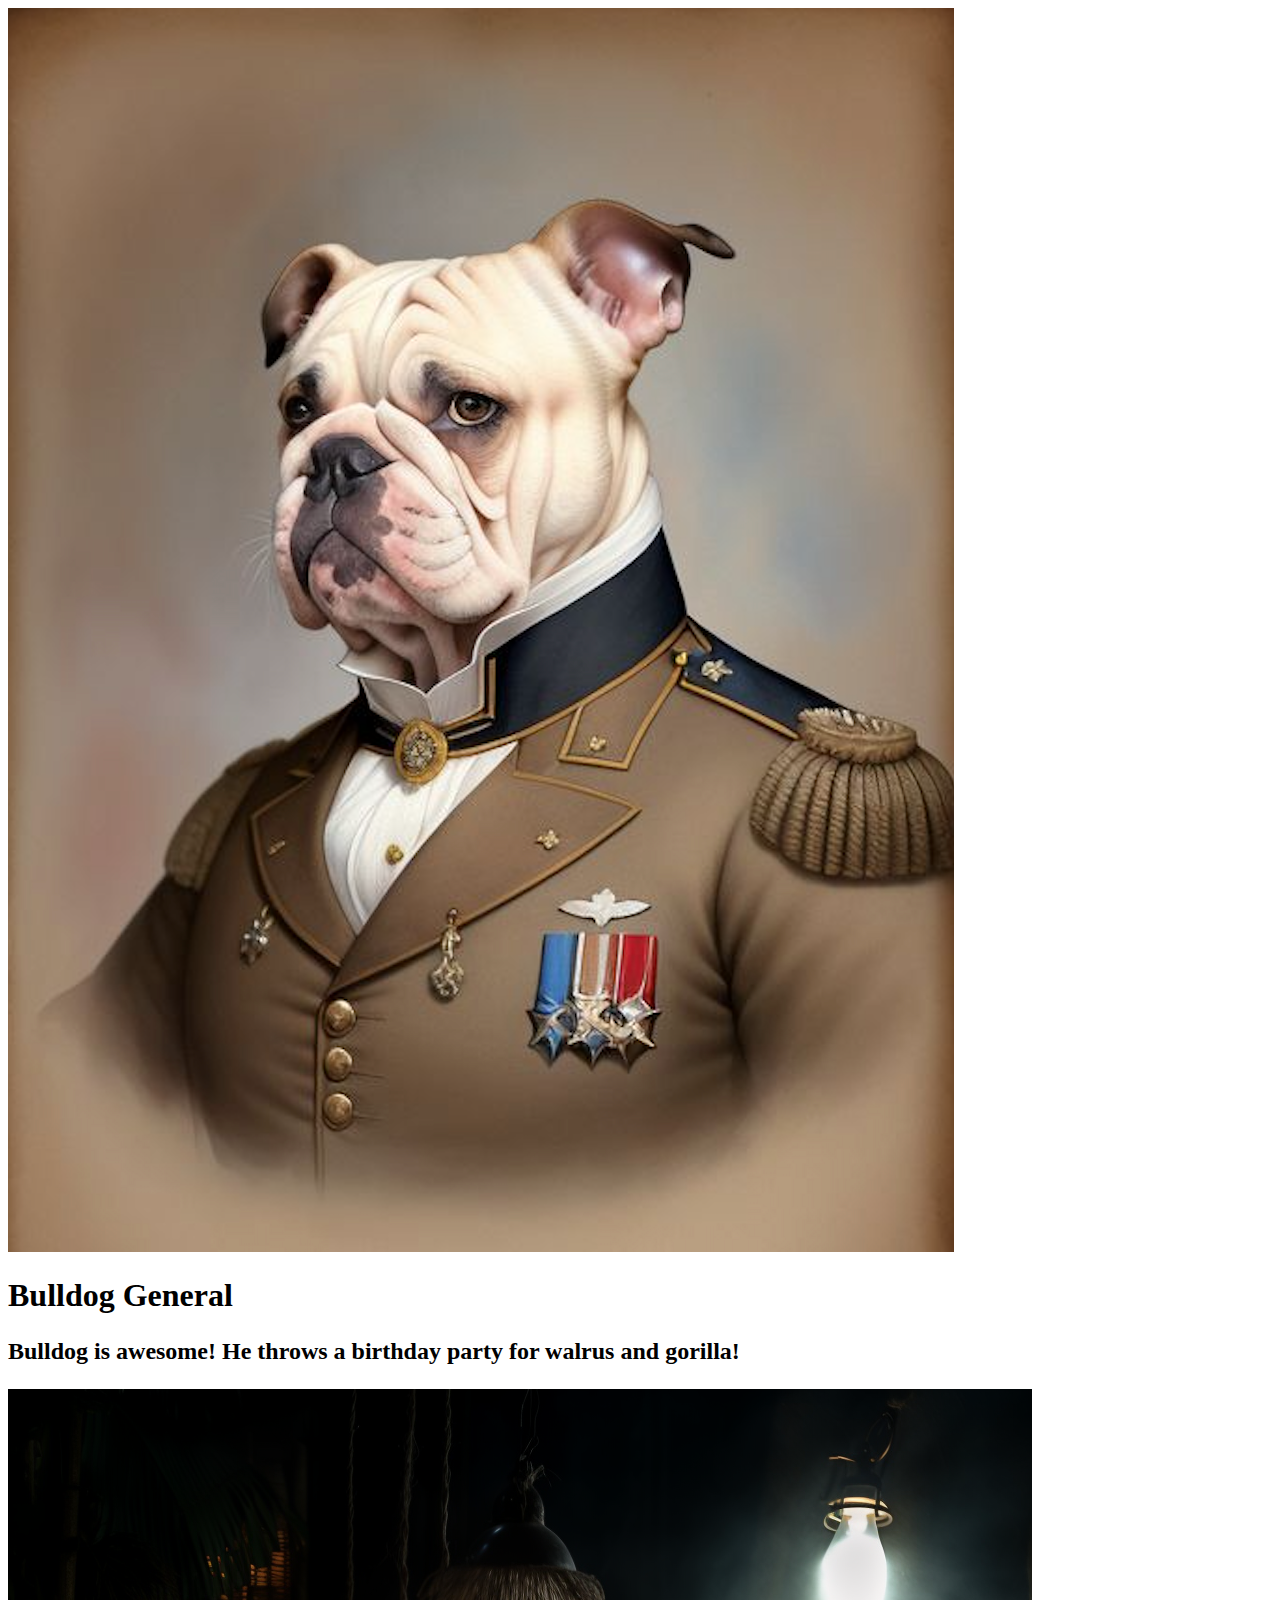
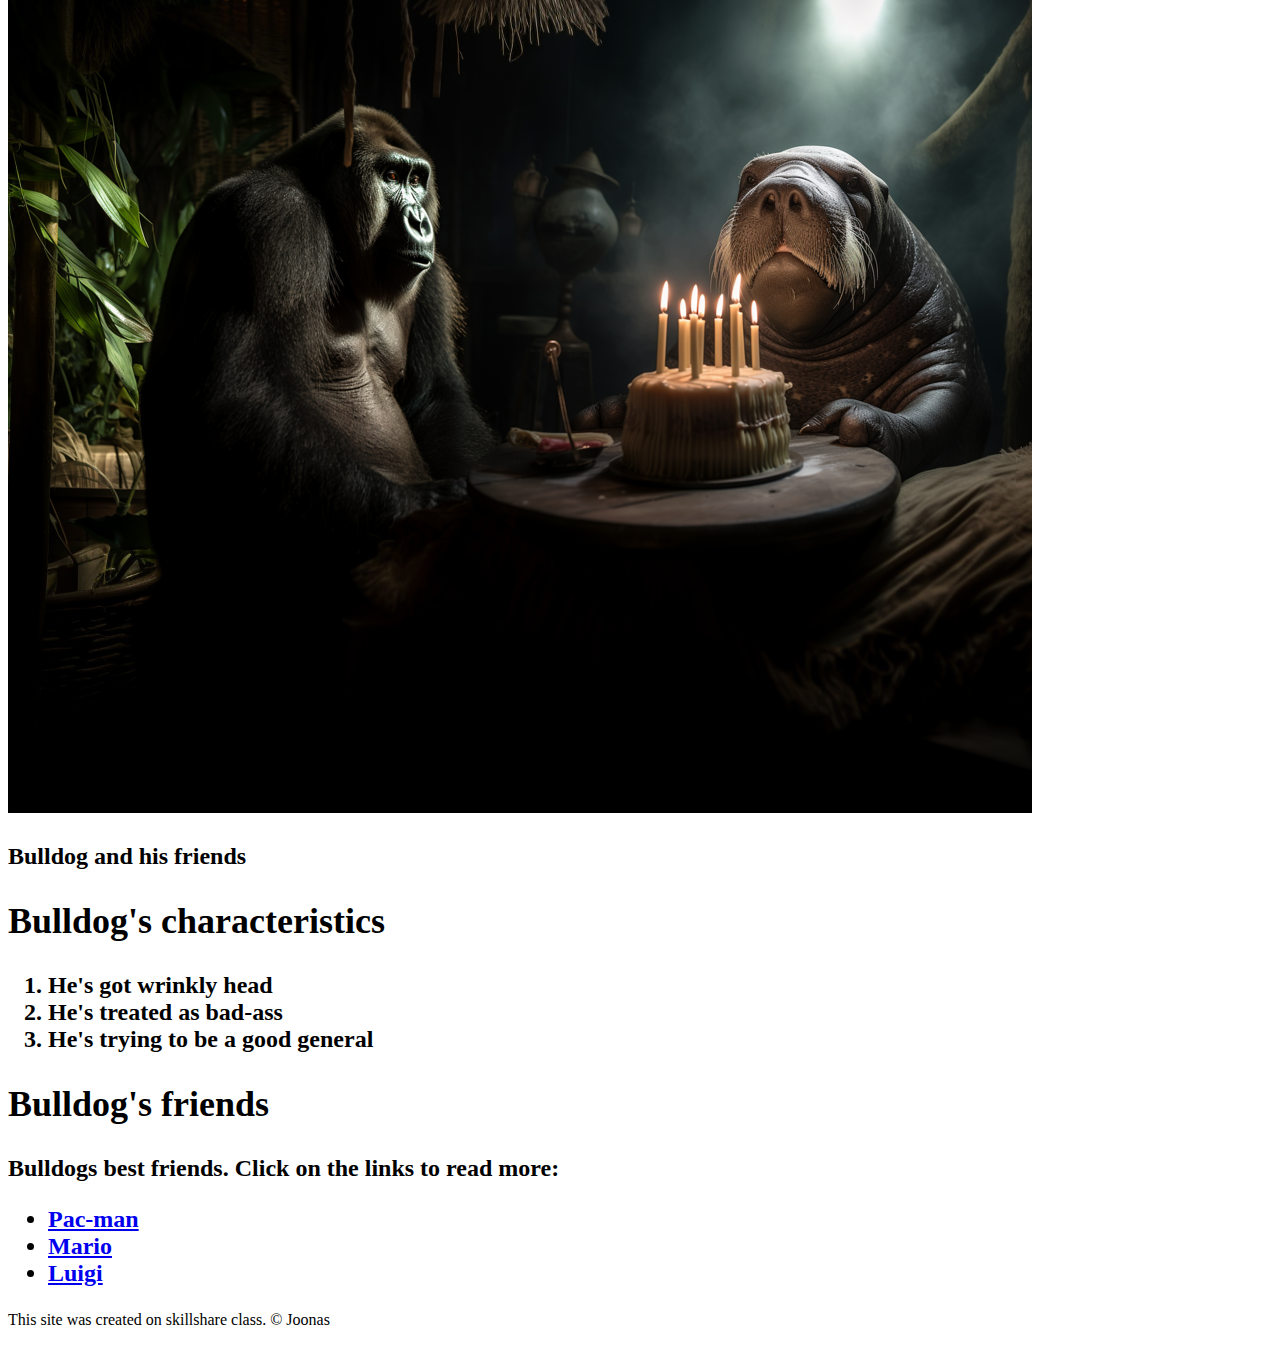
==== index.html @ 7ef8373a "Created index.html and couple of img" ====
<!DOCTYPE html>
<html>
<head>
	<meta charset="utf-8">
	<meta name="viewport" content="width=device-width, initial-scale=1">
	<title>Bulldog General</title>
	<link rel="icon" href="img/bulldog-general-avatar.jpeg">
</head>
<body>
	<!-- HEADER ELEMENT -->
	<header>
		<img src="img/bulldog-general-avatar.jpeg">
		<h1>Bulldog General</h1>
	</header>

	<!-- MAIN ELEMENT -->
	<main>
		<h2><About bulldog general/h2>
		<p>Bulldog is awesome! He throws a birthday party for walrus and gorilla! </p>
		<img src="img/gorilla-walrus-big.jpeg">
		<p>Bulldog and his friends</p>
		
		<!-- CHARACTERISTIVCS -->
		<h2>Bulldog's characteristics</h2>
		<ol>
			<li>He's got wrinkly head</li>
			<li>He's treated as bad-ass</li>
			<li>He's trying to be a good general</li>
		</ol>
		
		<!-- FRIENDS -->
		<h2>Bulldog's friends</h2>
		<p>Bulldogs best friends. Click on the links to read more:</p>
		<ul>
			<li><a target="_blank " href="https://en.wikipedia.org/wiki/Pac-Man">Pac-man</a></li>
			<li><a href="https://fi.wikipedia.org/wiki/Mario">Mario</a></li>
			<li><a href="https://fi.wikipedia.org/wiki/Luigi_(pelihahmo)">Luigi</a></li>

		</ul>
	</main>

	<!-- FOOTER ELEMENT -->
	<footer>
		<p>This site was created on skillshare class. &copy; Joonas</p>

	</footer>

</body>
</html>
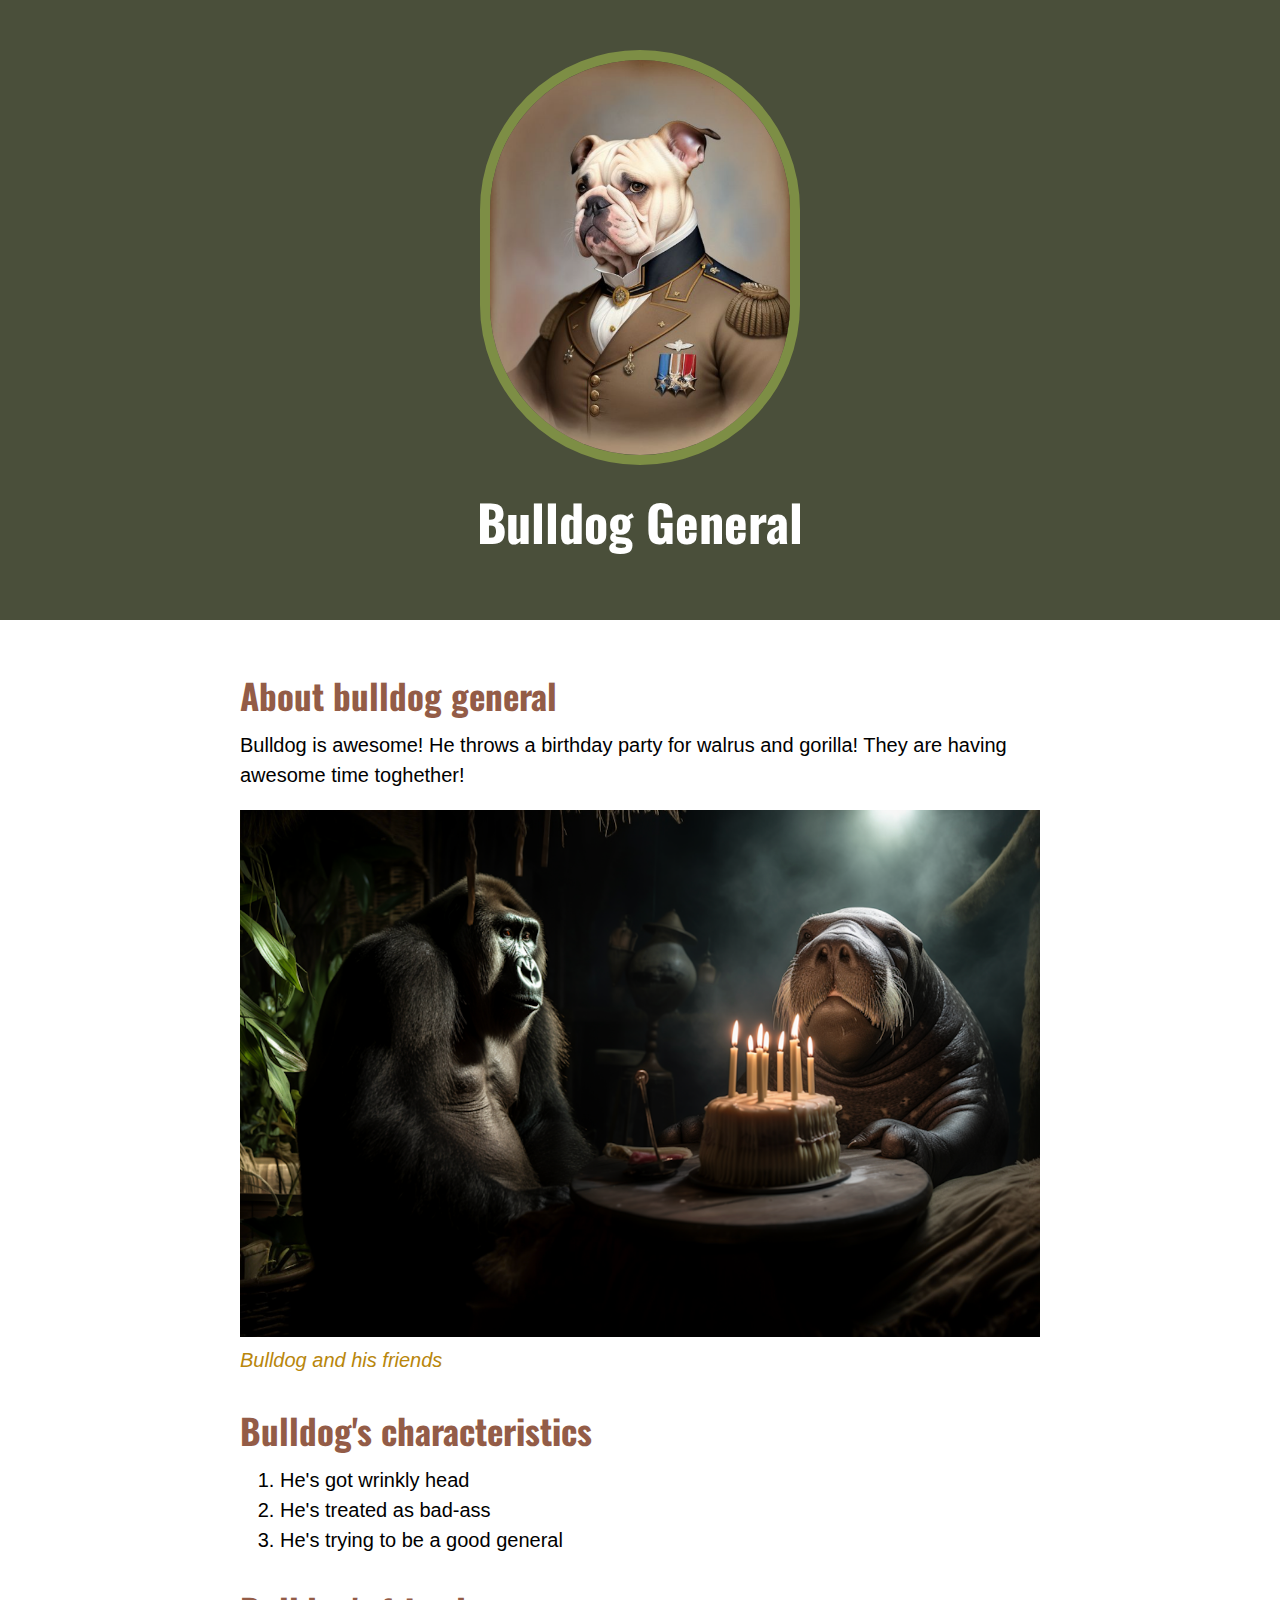
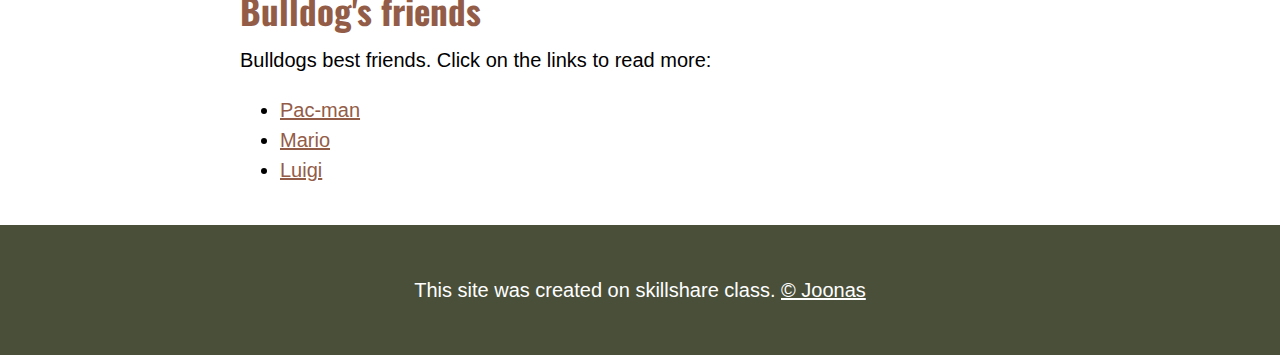
==== commit 2f4f2b33: "wrote the css and change some html" ====
--- a/index.html
+++ b/index.html
@@ -5,6 +5,10 @@
 	<meta name="viewport" content="width=device-width, initial-scale=1">
 	<title>Bulldog General</title>
 	<link rel="icon" href="img/bulldog-general-avatar.jpeg">
+	<link href="https://fonts.googleapis.com/css2?family=Oswald:wght@200..700&display=swap" rel="stylesheet">
+	<link rel="stylesheet" type="text/css" href="css/hero.css"
+	>
+
 </head>
 <body>
 	<!-- HEADER ELEMENT -->
@@ -15,10 +19,10 @@
 
 	<!-- MAIN ELEMENT -->
 	<main>
-		<h2><About bulldog general/h2>
-		<p>Bulldog is awesome! He throws a birthday party for walrus and gorilla! </p>
+		<h2>About bulldog general</h2>
+		<p>Bulldog is awesome! He throws a birthday party for walrus and gorilla! They are having awesome time toghether!</p>
 		<img src="img/gorilla-walrus-big.jpeg">
-		<p>Bulldog and his friends</p>
+		<p class="caption">Bulldog and his friends</p>
 		
 		<!-- CHARACTERISTIVCS -->
 		<h2>Bulldog's characteristics</h2>
@@ -41,7 +45,7 @@
 
 	<!-- FOOTER ELEMENT -->
 	<footer>
-		<p>This site was created on skillshare class. &copy; Joonas</p>
+		<p>This site was created on skillshare class. <a href="https://www.google.fi/?hl=fi">&copy; Joonas</p>
 
 	</footer>
 
--- a/css/hero.css
+++ b/css/hero.css
@@ -0,0 +1,100 @@
+body{
+ 	margin: 0;
+ 	font-family: helvetica, arial, sans-serif;
+ 	font-size: 20px;
+ 	line-height: 30px;
+ }
+
+ header{
+ 	background-color: #4A4F3A;
+ 	text-align: center;
+ 	padding-top: 50px;
+ 	padding-bottom: 50px;
+ }
+
+h1, h2{
+	 font-family: "Oswald"
+}
+ header h1{
+ 	color: white;
+ 	font-size: 50px;
+
+ }
+
+ header img{
+ 	border-radius: 170px;
+ 	width: 300px;
+ 	border: 10px solid #7D8E45;
+ }
+
+ main{
+ 	max-width: 800px;
+ 	margin: 0 auto;
+ 	padding: 20px 20px;
+
+ }
+
+ main img{
+ 	max-width: 100%;
+
+ }
+
+ h2 {
+ 	font-size: 35px;
+ 	color: #935C47;
+ 	margin: 40px 0 10px;
+
+ }
+
+ a{
+
+ 	color: #935C47;
+ }
+a:hover{
+	background-color: darkblue;
+	color: white;
+}
+
+footer{
+	background-color: #4A4F3A;
+ 	text-align: center;
+ 	color: white;
+ 	padding: 50px;
+
+}
+
+footer p{
+	margin: 0;
+}
+
+footer a{
+	color: white;
+}
+
+footer a:hover{
+	opacity: 0.2;
+	background-color: transparent;
+
+}
+
+p.caption{
+	color: darkgoldenrod;
+	font-style: italic;
+	margin-top: 0;
+}
+
+
+
+
+
+
+
+
+
+
+
+
+
+
+
+
